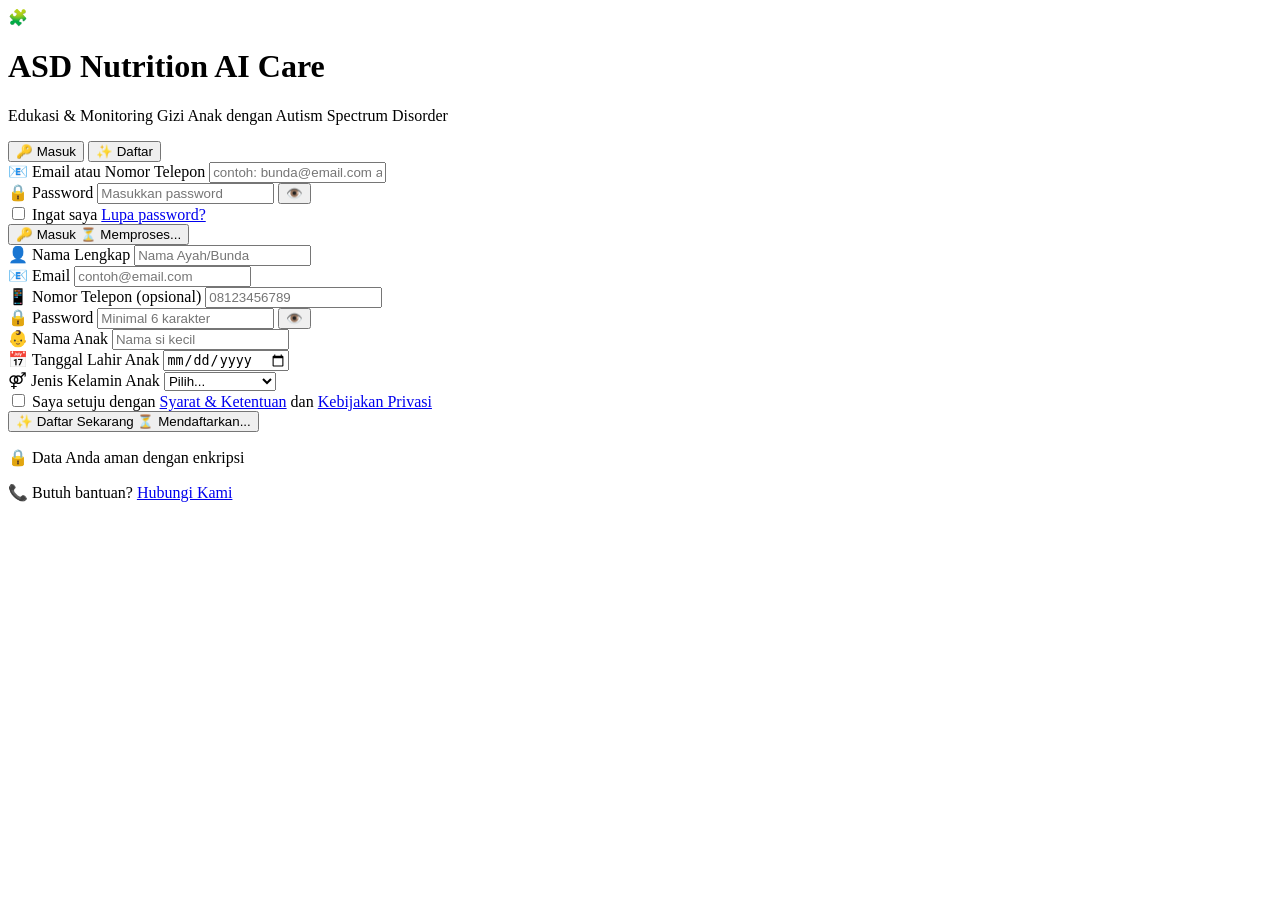
==== dashboard.html @ 7f582e12 "Add files via upload" ====
<!DOCTYPE html>
<html lang="id">
<head>
    <meta charset="UTF-8">
    <meta name="viewport" content="width=device-width, initial-scale=1.0">
    <title>Dashboard - ASD Nutrition AI Care</title>
    <style>
        :root{
            --green:#e8f7ec; --green-ic:#4caf50;
            --blue:#eaf2fb; --blue-ic:#3b82f6;
            --orange:#fdf3e3; --orange-ic:#f5a623;
            --purple:#f2edfb; --purple-ic:#8b5cf6;
            --pink:#fdeaf1; --pink-ic:#ec4899;
            --teal:#e6f7f5; --teal-ic:#14b8a6;
            --navy:#12224a;
            --text-dark:#1f2937;
            --text-gray:#6b7280;
            --radius:18px;
        }
        *{box-sizing:border-box; margin:0; padding:0;}
        body{
            font-family:'Segoe UI', Roboto, -apple-system, sans-serif;
            background:#eef1f5;
            display:flex; justify-content:center; padding:24px 0;
        }
        .phone{
            width:390px;
            background:#ffffff;
            border-radius:36px;
            overflow:hidden;
            box-shadow:0 20px 60px rgba(0,0,0,0.15);
            padding-bottom:90px;
            position:relative;
        }
        .topbar{
            display:flex; align-items:center; justify-content:space-between;
            padding:20px 22px 0 22px;
        }
        .icon-btn{
            width:40px; height:40px; border-radius:50%;
            display:flex; align-items:center; justify-content:center;
            background:#f3f4f6; position:relative; cursor:pointer;
            border:none; font-size:18px; color:inherit;
        }
        .icon-btn.bell::after{
            content:''; position:absolute; top:8px; right:9px;
            width:8px; height:8px; background:#ef4444; border-radius:50%;
            border:2px solid #fff;
        }
        .avatar{
            width:44px; height:44px; border-radius:50%;
            background:#d1d5db; overflow:hidden;
            display:flex; align-items:center; justify-content:center;
            font-size:20px; cursor:pointer;
        }
        .right-icons{display:flex; align-items:center; gap:12px;}

        .hero{
            padding:20px 22px 30px 22px;
            background:linear-gradient(135deg,#f7f9fc 0%, #eef2fb 100%);
            position:relative;
            overflow:hidden;
        }
        .logo-row{display:flex; align-items:center; gap:10px; margin-bottom:6px;}
        .logo-puzzle{
            width:56px; height:56px; border-radius:14px;
            background:conic-gradient(from 90deg, #4caf50, #f5a623, #3b82f6, #ec4899, #4caf50);
            display:flex; align-items:center; justify-content:center;
            font-size:26px;
        }
        .logo-text h1{
            font-size:30px; color:var(--navy); letter-spacing:1px; line-height:1;
        }
        .logo-text p{
            font-size:12px; color:var(--text-gray); font-weight:600; margin-top:2px;
        }
        .hero-sub{
            font-size:12.5px; color:var(--text-gray); margin:10px 0 18px 0; line-height:1.5; max-width:220px;
        }
        .greeting h2{
            font-size:20px; color:var(--navy); margin-bottom:4px;
        }
        .greeting p{
            font-size:12.5px; color:var(--text-gray); max-width:220px; line-height:1.5;
        }
        .hero-illustration{
            position:absolute; right:-10px; top:20px; width:170px; height:210px;
            display:flex; align-items:flex-end; justify-content:center;
            font-size:90px;
        }

        .summary-card{
            margin:-14px 16px 0 16px;
            background:#fff;
            border-radius:24px;
            box-shadow:0 8px 30px rgba(20,30,60,0.08);
            padding:22px 20px;
            position:relative;
            z-index:2;
        }
        .summary-head{
            display:flex; justify-content:space-between; align-items:center; margin-bottom:16px;
        }
        .summary-head h3{ font-size:17px; color:var(--navy); }
        .summary-head a{
            font-size:13px; color:#7c8698; text-decoration:none; display:flex; align-items:center; gap:2px;
        }
        .stat-grid{
            display:grid; grid-template-columns:1fr 1fr; gap:12px;
        }
        .stat{
            border-radius:16px; padding:16px 10px; text-align:center;
        }
        .stat .ic{
            width:38px; height:38px; border-radius:10px;
            display:flex; align-items:center; justify-content:center;
            margin:0 auto 10px auto; font-size:18px;
        }
        .stat .label{ font-size:11.5px; color:var(--text-gray); margin-bottom:4px;}
        .stat .value{ font-size:19px; font-weight:700; color:var(--text-dark); margin-bottom:4px;}
        .stat .tag{ font-size:11px; font-weight:700; }

        .stat.bb{background:var(--green);} .stat.bb .ic{background:#d3f0da; color:var(--green-ic);} .stat.bb .tag{color:var(--green-ic);}
        .stat.tb{background:var(--blue);} .stat.tb .ic{background:#d7e6fb; color:var(--blue-ic);} .stat.tb .tag{color:var(--blue-ic);}
        .stat.kp{background:var(--orange);} .stat.kp .ic{background:#fbe6c2; color:var(--orange-ic);} .stat.kp .tag{color:var(--orange-ic);}
        .stat.tp{background:var(--purple);} .stat.tp .ic{background:#e3d8fa; color:var(--purple-ic);}

        .tip-banner{
            margin-top:14px; background:#f6f1fd; border-radius:14px;
            padding:12px 14px; display:flex; align-items:center; gap:10px;
            font-size:12px; color:#4b3f78; font-weight:500;
        }

        .menu-title{ padding:22px 20px 12px 20px; font-size:17px; color:var(--navy); font-weight:700;}
        .menu-grid{
            display:grid; grid-template-columns:repeat(4, 1fr); gap:10px;
            padding:0 16px;
        }
        .menu-item{
            border-radius:16px; padding:16px 6px; text-align:center;
            display:flex; flex-direction:column; align-items:center; gap:10px;
            cursor:pointer; border:none; font-family:inherit;
            text-decoration:none; color:inherit;
        }
        .menu-item .ic{
            width:44px; height:44px; border-radius:12px;
            display:flex; align-items:center; justify-content:center; font-size:20px;
        }
        .menu-item span{ font-size:11px; font-weight:600; color:var(--text-dark); line-height:1.3;}

        .mi1{background:var(--green);} .mi1 .ic{background:#d3f0da; color:var(--green-ic);}
        .mi2{background:var(--blue);} .mi2 .ic{background:#d7e6fb; color:var(--blue-ic);}
        .mi3{background:var(--orange);} .mi3 .ic{background:#fbe6c2; color:var(--orange-ic);}
        .mi4{background:var(--pink);} .mi4 .ic{background:#fbd6e6; color:var(--pink-ic);}
        .mi5{background:var(--purple);} .mi5 .ic{background:#e3d8fa; color:var(--purple-ic);}
        .mi6{background:var(--teal);} .mi6 .ic{background:#c9efe9; color:var(--teal-ic);}
        .mi7{background:var(--blue);} .mi7 .ic{background:#d7e6fb; color:var(--blue-ic);}
        .mi8{background:var(--pink);} .mi8 .ic{background:#fbd6e6; color:var(--pink-ic);}

        .ai-banner{
            margin:22px 16px 0 16px;
            background:linear-gradient(135deg,#eaf2ff, #f4eefd);
            border-radius:20px; padding:18px;
            display:flex; align-items:center; gap:14px; cursor:pointer;
        }
        .ai-bot{
            width:56px; height:56px; border-radius:16px; background:#3b5bdb;
            display:flex; align-items:center; justify-content:center; font-size:26px; flex-shrink:0;
            color:#fff;
        }
        .ai-text h4{ font-size:14px; color:var(--navy); margin-bottom:4px;}
        .ai-text p{ font-size:11.5px; color:var(--text-gray); line-height:1.4; margin-bottom:10px;}
        .ai-btn{
            display:inline-flex; align-items:center; gap:4px;
            background:#fff; color:#3b5bdb; font-size:11.5px; font-weight:700;
            padding:8px 14px; border-radius:20px; border:none; cursor:pointer;
        }

        .bottomnav{
            position:absolute; bottom:0; left:0; right:0;
            background:#fff; border-top:1px solid #eef0f3;
            display:flex; justify-content:space-around; align-items:center;
            padding:10px 6px 18px 6px;
        }
        .nav-item{
            display:flex; flex-direction:column; align-items:center; gap:4px;
            font-size:10.5px; color:#9aa2b1; font-weight:600; cursor:pointer;
            border:none; background:none; text-decoration:none;
        }
        .nav-item.active{ color:#3b5bdb; }
        .nav-item .navic{ font-size:18px; }
        .nav-item.fab .navic{
            width:46px; height:46px; border-radius:50%;
            background:#3b5bdb; color:#fff; display:flex; align-items:center; justify-content:center;
            font-size:22px; margin-top:-26px; box-shadow:0 8px 16px rgba(59,91,219,0.4);
        }
    </style>
</head>
<body>

<div class="phone">

    <!-- TOP BAR -->
    <div class="topbar">
        <button class="icon-btn" onclick="logout()">🚪</button>
        <div class="right-icons">
            <div class="icon-btn bell">🔔</div>
            <div class="avatar" onclick="showProfile()">👤</div>
        </div>
    </div>

    <!-- HERO -->
    <div class="hero">
        <div class="logo-row">
            <div class="logo-puzzle">🧩</div>
            <div class="logo-text">
                <h1>ASD</h1>
                <p>Nutrition AI Care</p>
            </div>
        </div>
        <p class="hero-sub">Aplikasi Edukasi &amp; Monitoring Gizi Anak dengan Autism Spectrum Disorder</p>

        <div class="greeting">
            <h2 id="greetingText">Halo, Ayah/Bunda 👋</h2>
            <p id="greetingSubtext">Mari bersama dukung tumbuh kembang dan gizi optimal si kecil</p>
        </div>

        <div class="hero-illustration">👩‍🍳👦</div>
    </div>

    <!-- SUMMARY CARD -->
    <div class="summary-card">
        <div class="summary-head">
            <h3>Ringkasan Hari Ini</h3>
            <a href="history.html">Lihat Semua ›</a>
        </div>

        <div class="stat-grid">
            <div class="stat bb">
                <div class="ic">⚖️</div>
                <div class="label">Berat Badan</div>
                <div class="value" id="bbDisplay">-- kg</div>
                <div class="tag" id="bbStatus">-</div>
            </div>
            <div class="stat tb">
                <div class="ic">📏</div>
                <div class="label">Tinggi Badan</div>
                <div class="value" id="tbDisplay">-- cm</div>
                <div class="tag" id="tbStatus">-</div>
            </div>
            <div class="stat kp">
                <div class="ic">🍊</div>
                <div class="label">Keragaman Pangan</div>
                <div class="value" id="iddsDisplay">-/9</div>
                <div class="tag" id="iddsStatus">-</div>
            </div>
            <div class="stat tp">
                <div class="ic">📈</div>
                <div class="label">Trend Pertumbuhan</div>
                <div style="height:30px; display:flex; align-items:flex-end; justify-content:center; margin-top:4px;">
                    <svg width="70" height="26" viewBox="0 0 70 26">
                        <polyline points="0,22 15,16 30,18 45,10 60,4" fill="none" stroke="#8b5cf6" stroke-width="2.5" stroke-linecap="round" stroke-linejoin="round"/>
                        <circle cx="60" cy="4" r="3" fill="#8b5cf6"/>
                    </svg>
                </div>
            </div>
        </div>

        <div class="tip-banner" id="aiTip">
            ✨ Selamat datang! Mulai monitoring gizi si kecil ya 💜
        </div>
    </div>

    <!-- MENU GRID -->
    <div class="menu-title">Menu Utama</div>
    <div class="menu-grid">
        <a href="edukasi.html" class="menu-item mi1"><div class="ic">📖</div><span>Edukasi Gizi</span></a>
        <a href="monitoring.html" class="menu-item mi2"><div class="ic">📋</div><span>Monitoring Harian</span></a>
        <a href="monitoring.html" class="menu-item mi3"><div class="ic">🍽️</div><span>Keragaman Pangan</span></a>
        <a href="history.html" class="menu-item mi4"><div class="ic">⚖️</div><span>Pertumbuhan Anak</span></a>
        <a href="resep.html" class="menu-item mi5"><div class="ic">👨‍🍳</div><span>Resep Sehat</span></a>
        <a href="konsultasi.html" class="menu-item mi6"><div class="ic">💬</div><span>Konsultasi</span></a>
        <button class="menu-item mi7" onclick="getAIRecommendation()"><div class="ic">🤖</div><span>Rekomendasi AI</span></button>
        <a href="komunitas.html" class="menu-item mi8"><div class="ic">👥</div><span>Komunitas Orang Tua</span></a>
    </div>

    <!-- AI BANNER -->
    <div class="ai-banner" onclick="getAIRecommendation()">
        <div class="ai-bot">🤖</div>
        <div class="ai-text">
            <h4>Rekomendasi AI untuk Si Kecil ✨</h4>
            <p id="aiPreview">Berdasarkan data hari ini, si kecil membutuhkan peningkatan variasi sayur dan sumber protein.</p>
            <button class="ai-btn">Lihat Rekomendasi ›</button>
        </div>
    </div>

    <!-- BOTTOM NAV -->
    <div class="bottomnav">
        <a href="dashboard.html" class="nav-item active"><div class="navic">🏠</div>Beranda</a>
        <a href="history.html" class="nav-item"><div class="navic">📊</div>Riwayat</a>
        <a href="monitoring.html" class="nav-item fab"><div class="navic">+</div></a>
        <a href="konsultasi.html" class="nav-item"><div class="navic">💬</div>Pesan</a>
        <a href="komunitas.html" class="nav-item"><div class="navic">👥</div>Komunitas</a>
    </div>

</div>

<script>
    const session = JSON.parse(localStorage.getItem('asd_nutrition_session') || '{}');
    if (!session.userId) { window.location.href = 'index.html'; }

    const API_URL = 'https://script.google.com/macros/s/AKfycbyBuXLReHkOVPHsONIhTI-LdXYp3rP0VInueTBW4-OGQe4g_kYvtAD1CAvgO3CZbyuj/exec';

    function updateGreeting() {
        const namaOrtu = session.nama ? session.nama.split(' ')[0] : 'Ayah/Bunda';
        const namaAnak = session.nama_anak || 'si kecil';
        document.getElementById('greetingText').textContent = `Halo, ${namaOrtu} 👋`;
        document.getElementById('greetingSubtext').textContent = `Mari bersama dukung tumbuh kembang dan gizi optimal ${namaAnak}`;
    }

    function logout() {
        localStorage.removeItem('asd_nutrition_session');
        window.location.href = 'index.html';
    }

    function showProfile() {
        const info = '👤 PROFIL\n\n' +
            'Nama: ' + (session.nama || '-') + '\n' +
            'Email: ' + (session.email || '-') + '\n' +
            'No. HP: ' + (session.phone || '-') + '\n' +
            'Nama Anak: ' + (session.nama_anak || '-') + '\n' +
            'Tgl Lahir: ' + (session.tgl_lahir_anak || '-') + '\n' +
            'JK: ' + (session.jk_anak || '-') + '\n\n' +
            'Klik OK untuk logout';
        if (confirm(info)) { logout(); }
    }

    function getAIRecommendation() {
        const bb = document.getElementById('bbDisplay').textContent.replace(' kg', '');
        const idds = document.getElementById('iddsDisplay').textContent.replace('/9', '');
        if (bb === '--') {
            alert('📝 Belum ada data monitoring.\n\nSilakan input data dulu dengan klik "Monitoring Harian" atau tombol "+".');
            return;
        }
        let rek = '🤖 REKOMENDASI AI\n\n📊 Data: BB=' + bb + 'kg, IDDS=' + idds + '/9\n\n';
        if (parseInt(idds) < 4) rek += '🔴 Tingkatkan keragaman pangan\n• 1 makanan baru per minggu\n• Gunakan food chaining\n';
        else if (parseInt(idds) < 6) rek += '🟡 Optimalkan gizi\n• Tambah sayuran\n• Variasikan protein\n';
        else rek += '🟢 Pertahankan!\n• Eksplorasi makanan baru\n';
        rek += '\n💡 Tips Sensori:\n• Renyah? Nugget sayur\n• Lembut? Sup krim\n• Gunakan piring bersekat\n';
        alert(rek);
    }

    function loadDashboardData() {
        const localData = JSON.parse(localStorage.getItem('monitoring_local') || '[]');
        const dashboardData = JSON.parse(localStorage.getItem('dashboard_data') || 'null');
        let latestData = null;
        if (localData.length > 0) latestData = localData[localData.length - 1];
        else if (dashboardData) latestData = dashboardData;
        if (latestData) updateDisplay(latestData);
        loadFromServer();
    }

    function updateDisplay(data) {
        document.getElementById('bbDisplay').textContent = (data.berat_badan || '--') + ' kg';
        document.getElementById('tbDisplay').textContent = (data.tinggi_badan || '--') + ' cm';
        document.getElementById('iddsDisplay').textContent = (data.skor_idds || '-') + '/9';
        const idds = parseInt(data.skor_idds) || 0;
        const ids = document.getElementById('iddsStatus');
        if (idds >= 6) { ids.textContent = 'Baik'; ids.style.color = '#4caf50'; }
        else if (idds >= 4) { ids.textContent = 'Sedang'; ids.style.color = '#f59e0b'; }
        else if (idds > 0) { ids.textContent = 'Rendah'; ids.style.color = '#ef4444'; }
        document.getElementById('bbStatus').textContent = 'Tercatat';
        document.getElementById('tbStatus').textContent = 'Tercatat';
        const tip = document.getElementById('aiTip');
        if (idds >= 6) tip.textContent = '🌟 Keragaman pangan si kecil sudah baik! Pertahankan ya.';
        else if (idds >= 4) tip.textContent = '💡 Tingkatkan variasi sayur dan protein untuk hasil optimal.';
        else if (idds > 0) tip.textContent = '🎯 Yuk coba perkenalkan 1 makanan baru minggu ini!';
    }

    async function loadFromServer() {
        try {
            const url = API_URL + '?action=getHistory&userId=' + session.userId;
            const response = await fetch(url);
            const result = await response.json();
            if (result.success && result.data && result.data.length > 1) {
                const latest = result.data[result.data.length - 1];
                updateDisplay({ berat_badan: latest[3], tinggi_badan: latest[4], hb: latest[5], skor_idds: latest[6] });
                localStorage.setItem('dashboard_data', JSON.stringify({berat_badan: latest[3], tinggi_badan: latest[4], hb: latest[5], skor_idds: latest[6], timestamp: new Date().toISOString()}));
            }
        } catch (error) {}
    }

    updateGreeting();
    loadDashboardData();
</script>

</body>
</html>
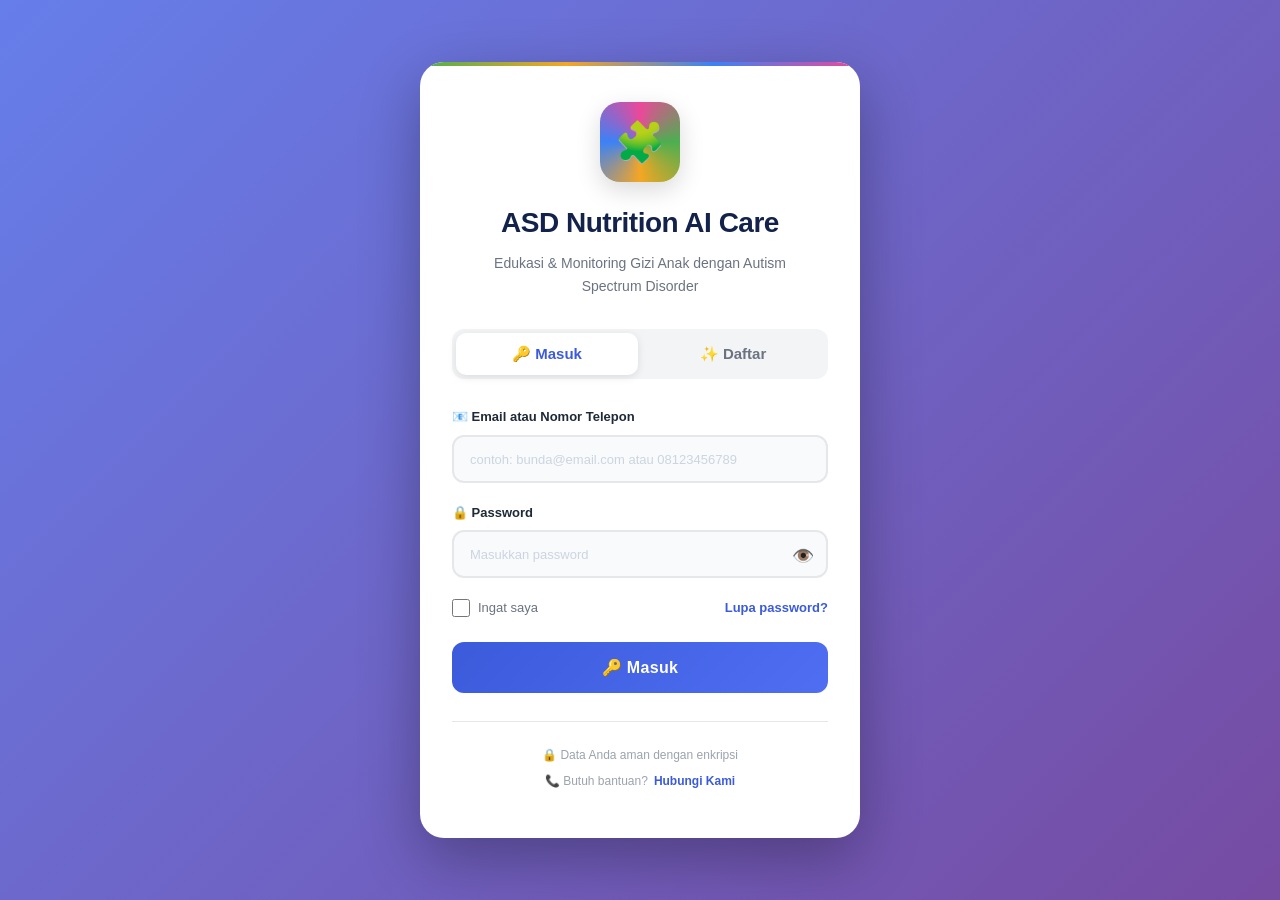
==== commit 71e46e9d: "Update dashboard.html" ====
--- a/dashboard.html
+++ b/dashboard.html
@@ -231,7 +231,7 @@
     <!-- SUMMARY CARD -->
     <div class="summary-card">
         <div class="summary-head">
-            <h3>Ringkasan Hari Ini</h3>
+            <h3>Ringkasan Terakhir</h3>
             <a href="history.html">Lihat Semua ›</a>
         </div>
 
@@ -276,12 +276,12 @@
     <div class="menu-grid">
         <a href="edukasi.html" class="menu-item mi1"><div class="ic">📖</div><span>Edukasi Gizi</span></a>
         <a href="monitoring.html" class="menu-item mi2"><div class="ic">📋</div><span>Monitoring Harian</span></a>
-        <a href="monitoring.html" class="menu-item mi3"><div class="ic">🍽️</div><span>Keragaman Pangan</span></a>
+        <a href="keragaman.html" class="menu-item mi3"><div class="ic">🍽️</div><span>Keragaman Pangan</span></a>
         <a href="history.html" class="menu-item mi4"><div class="ic">⚖️</div><span>Pertumbuhan Anak</span></a>
         <a href="resep.html" class="menu-item mi5"><div class="ic">👨‍🍳</div><span>Resep Sehat</span></a>
         <a href="konsultasi.html" class="menu-item mi6"><div class="ic">💬</div><span>Konsultasi</span></a>
         <button class="menu-item mi7" onclick="getAIRecommendation()"><div class="ic">🤖</div><span>Rekomendasi AI</span></button>
-        <a href="komunitas.html" class="menu-item mi8"><div class="ic">👥</div><span>Komunitas Orang Tua</span></a>
+        <a href="komunitas.html" class="menu-item mi8"><div class="ic">👥</div><span>Komunitas</span></a>
     </div>
 
     <!-- AI BANNER -->
@@ -289,7 +289,7 @@
         <div class="ai-bot">🤖</div>
         <div class="ai-text">
             <h4>Rekomendasi AI untuk Si Kecil ✨</h4>
-            <p id="aiPreview">Berdasarkan data hari ini, si kecil membutuhkan peningkatan variasi sayur dan sumber protein.</p>
+            <p id="aiPreview">Klik untuk mendapatkan rekomendasi personal</p>
             <button class="ai-btn">Lihat Rekomendasi ›</button>
         </div>
     </div>
@@ -309,8 +309,11 @@
     const session = JSON.parse(localStorage.getItem('asd_nutrition_session') || '{}');
     if (!session.userId) { window.location.href = 'index.html'; }
 
-    const API_URL = 'https://script.google.com/macros/s/AKfycbyBuXLReHkOVPHsONIhTI-LdXYp3rP0VInueTBW4-OGQe4g_kYvtAD1CAvgO3CZbyuj/exec';
-
+    const API_URL = 'https://script.google.com/macros/s/AKfycbwnzngmAC5ymBJ0WHMHV6P_X29zuNqWDWPqN5Bxt3PFdAC3GEZYyXASx0bXk7wGTSmW/exec';
+
+    // ============================================
+    // UPDATE GREETING
+    // ============================================
     function updateGreeting() {
         const namaOrtu = session.nama ? session.nama.split(' ')[0] : 'Ayah/Bunda';
         const namaAnak = session.nama_anak || 'si kecil';
@@ -327,72 +330,135 @@
         const info = '👤 PROFIL\n\n' +
             'Nama: ' + (session.nama || '-') + '\n' +
             'Email: ' + (session.email || '-') + '\n' +
-            'No. HP: ' + (session.phone || '-') + '\n' +
-            'Nama Anak: ' + (session.nama_anak || '-') + '\n' +
-            'Tgl Lahir: ' + (session.tgl_lahir_anak || '-') + '\n' +
-            'JK: ' + (session.jk_anak || '-') + '\n\n' +
+            'Anak: ' + (session.nama_anak || '-') + '\n\n' +
             'Klik OK untuk logout';
         if (confirm(info)) { logout(); }
     }
 
+    // ============================================
+    // UPDATE DISPLAY (DENGAN VALIDASI)
+    // ============================================
+    function updateDisplay(data) {
+        // BB
+        if (data.berat_badan && data.berat_badan > 0) {
+            document.getElementById('bbDisplay').textContent = data.berat_badan + ' kg';
+            document.getElementById('bbStatus').textContent = 'Tercatat';
+            document.getElementById('bbStatus').style.color = '#3b82f6';
+        } else {
+            document.getElementById('bbDisplay').textContent = '-- kg';
+            document.getElementById('bbStatus').textContent = '-';
+        }
+        
+        // TB
+        if (data.tinggi_badan && data.tinggi_badan > 0) {
+            document.getElementById('tbDisplay').textContent = data.tinggi_badan + ' cm';
+            document.getElementById('tbStatus').textContent = 'Tercatat';
+            document.getElementById('tbStatus').style.color = '#3b82f6';
+        } else {
+            document.getElementById('tbDisplay').textContent = '-- cm';
+            document.getElementById('tbStatus').textContent = '-';
+        }
+        
+        // IDDS
+        const idds = parseInt(data.skor_idds) || 0;
+        if (idds > 0) {
+            document.getElementById('iddsDisplay').textContent = idds + '/9';
+            const ids = document.getElementById('iddsStatus');
+            if (idds >= 6) { ids.textContent = 'Baik'; ids.style.color = '#4caf50'; }
+            else if (idds >= 4) { ids.textContent = 'Sedang'; ids.style.color = '#f59e0b'; }
+            else { ids.textContent = 'Rendah'; ids.style.color = '#ef4444'; }
+        } else {
+            document.getElementById('iddsDisplay').textContent = '-/9';
+            document.getElementById('iddsStatus').textContent = '-';
+        }
+    }
+
+    // ============================================
+    // LOAD DARI SERVER
+    // ============================================
+    async function loadDashboardData() {
+        try {
+            const url = API_URL + '?action=getHistory&userId=' + session.userId;
+            console.log('📤 Mengambil data...');
+            
+            const response = await fetch(url);
+            const result = await response.json();
+            
+            console.log('📥 Response:', result);
+            
+            if (result.success && result.bestData) {
+                const best = result.bestData;
+                console.log('✅ bestData:', best);
+                
+                updateDisplay({
+                    berat_badan: parseFloat(best.berat_badan) || 0,
+                    tinggi_badan: parseFloat(best.tinggi_badan) || 0,
+                    hb: parseFloat(best.hb) || 0,
+                    skor_idds: parseInt(best.skor_idds) || 0
+                });
+                
+                localStorage.setItem('dashboard_data', JSON.stringify({
+                    ...best,
+                    timestamp: new Date().toISOString()
+                }));
+            } else if (result.data && result.data.length > 1) {
+                const latest = result.data[result.data.length - 1];
+                updateDisplay({
+                    berat_badan: parseFloat(latest[3]) || 0,
+                    tinggi_badan: parseFloat(latest[4]) || 0,
+                    hb: parseFloat(latest[5]) || 0,
+                    skor_idds: parseInt(latest[6]) || 0
+                });
+            } else {
+                console.log('📝 Belum ada data');
+            }
+        } catch (error) {
+            console.error('❌ Error:', error);
+        }
+    }
+
+    // ============================================
+    // REKOMENDASI AI
+    // ============================================
     function getAIRecommendation() {
         const bb = document.getElementById('bbDisplay').textContent.replace(' kg', '');
+        const tb = document.getElementById('tbDisplay').textContent.replace(' cm', '');
         const idds = document.getElementById('iddsDisplay').textContent.replace('/9', '');
-        if (bb === '--') {
-            alert('📝 Belum ada data monitoring.\n\nSilakan input data dulu dengan klik "Monitoring Harian" atau tombol "+".');
-            return;
-        }
-        let rek = '🤖 REKOMENDASI AI\n\n📊 Data: BB=' + bb + 'kg, IDDS=' + idds + '/9\n\n';
-        if (parseInt(idds) < 4) rek += '🔴 Tingkatkan keragaman pangan\n• 1 makanan baru per minggu\n• Gunakan food chaining\n';
-        else if (parseInt(idds) < 6) rek += '🟡 Optimalkan gizi\n• Tambah sayuran\n• Variasikan protein\n';
-        else rek += '🟢 Pertahankan!\n• Eksplorasi makanan baru\n';
-        rek += '\n💡 Tips Sensori:\n• Renyah? Nugget sayur\n• Lembut? Sup krim\n• Gunakan piring bersekat\n';
+        
+        let rek = '🤖 REKOMENDASI AI\n\n';
+        rek += '📊 Data Terakhir:\n';
+        rek += '• BB: ' + (bb !== '--' ? bb + ' kg' : 'Belum diisi') + '\n';
+        rek += '• TB: ' + (tb !== '--' ? tb + ' cm' : 'Belum diisi') + '\n';
+        rek += '• Keragaman: ' + (idds !== '-' ? idds + '/9' : 'Belum diisi') + '\n\n';
+        
+        if (idds !== '-' && parseInt(idds) < 4) {
+            rek += '🔴 PRIORITAS: Tingkatkan keragaman pangan\n';
+            rek += '• Coba 1 makanan baru hari ini\n';
+            rek += '• Pilih dari: brokoli, pisang, tahu, wortel\n';
+        } else if (idds !== '-' && parseInt(idds) < 6) {
+            rek += '🟡 SARAN: Optimalkan gizi\n';
+            rek += '• Tambah sayur & protein\n';
+        } else if (idds !== '-') {
+            rek += '🟢 BAGUS! Pertahankan!\n';
+        } else {
+            rek += '📝 Yuk input keragaman pangan hari ini!\n';
+        }
+        
+        rek += '\n💡 TIPS SENSORI:\n';
+        rek += '• Sajikan porsi kecil terpisah\n';
+        rek += '• Sesuaikan tekstur favorit anak\n';
+        rek += '• Beri pujian setiap selesai makan\n';
+        
         alert(rek);
     }
 
-    function loadDashboardData() {
-        const localData = JSON.parse(localStorage.getItem('monitoring_local') || '[]');
-        const dashboardData = JSON.parse(localStorage.getItem('dashboard_data') || 'null');
-        let latestData = null;
-        if (localData.length > 0) latestData = localData[localData.length - 1];
-        else if (dashboardData) latestData = dashboardData;
-        if (latestData) updateDisplay(latestData);
-        loadFromServer();
-    }
-
-    function updateDisplay(data) {
-        document.getElementById('bbDisplay').textContent = (data.berat_badan || '--') + ' kg';
-        document.getElementById('tbDisplay').textContent = (data.tinggi_badan || '--') + ' cm';
-        document.getElementById('iddsDisplay').textContent = (data.skor_idds || '-') + '/9';
-        const idds = parseInt(data.skor_idds) || 0;
-        const ids = document.getElementById('iddsStatus');
-        if (idds >= 6) { ids.textContent = 'Baik'; ids.style.color = '#4caf50'; }
-        else if (idds >= 4) { ids.textContent = 'Sedang'; ids.style.color = '#f59e0b'; }
-        else if (idds > 0) { ids.textContent = 'Rendah'; ids.style.color = '#ef4444'; }
-        document.getElementById('bbStatus').textContent = 'Tercatat';
-        document.getElementById('tbStatus').textContent = 'Tercatat';
-        const tip = document.getElementById('aiTip');
-        if (idds >= 6) tip.textContent = '🌟 Keragaman pangan si kecil sudah baik! Pertahankan ya.';
-        else if (idds >= 4) tip.textContent = '💡 Tingkatkan variasi sayur dan protein untuk hasil optimal.';
-        else if (idds > 0) tip.textContent = '🎯 Yuk coba perkenalkan 1 makanan baru minggu ini!';
-    }
-
-    async function loadFromServer() {
-        try {
-            const url = API_URL + '?action=getHistory&userId=' + session.userId;
-            const response = await fetch(url);
-            const result = await response.json();
-            if (result.success && result.data && result.data.length > 1) {
-                const latest = result.data[result.data.length - 1];
-                updateDisplay({ berat_badan: latest[3], tinggi_badan: latest[4], hb: latest[5], skor_idds: latest[6] });
-                localStorage.setItem('dashboard_data', JSON.stringify({berat_badan: latest[3], tinggi_badan: latest[4], hb: latest[5], skor_idds: latest[6], timestamp: new Date().toISOString()}));
-            }
-        } catch (error) {}
-    }
-
+    // ============================================
+    // INIT
+    // ============================================
     updateGreeting();
     loadDashboardData();
+    console.log('✅ Dashboard siap!');
 </script>
 
 </body>
-</html>+</html>
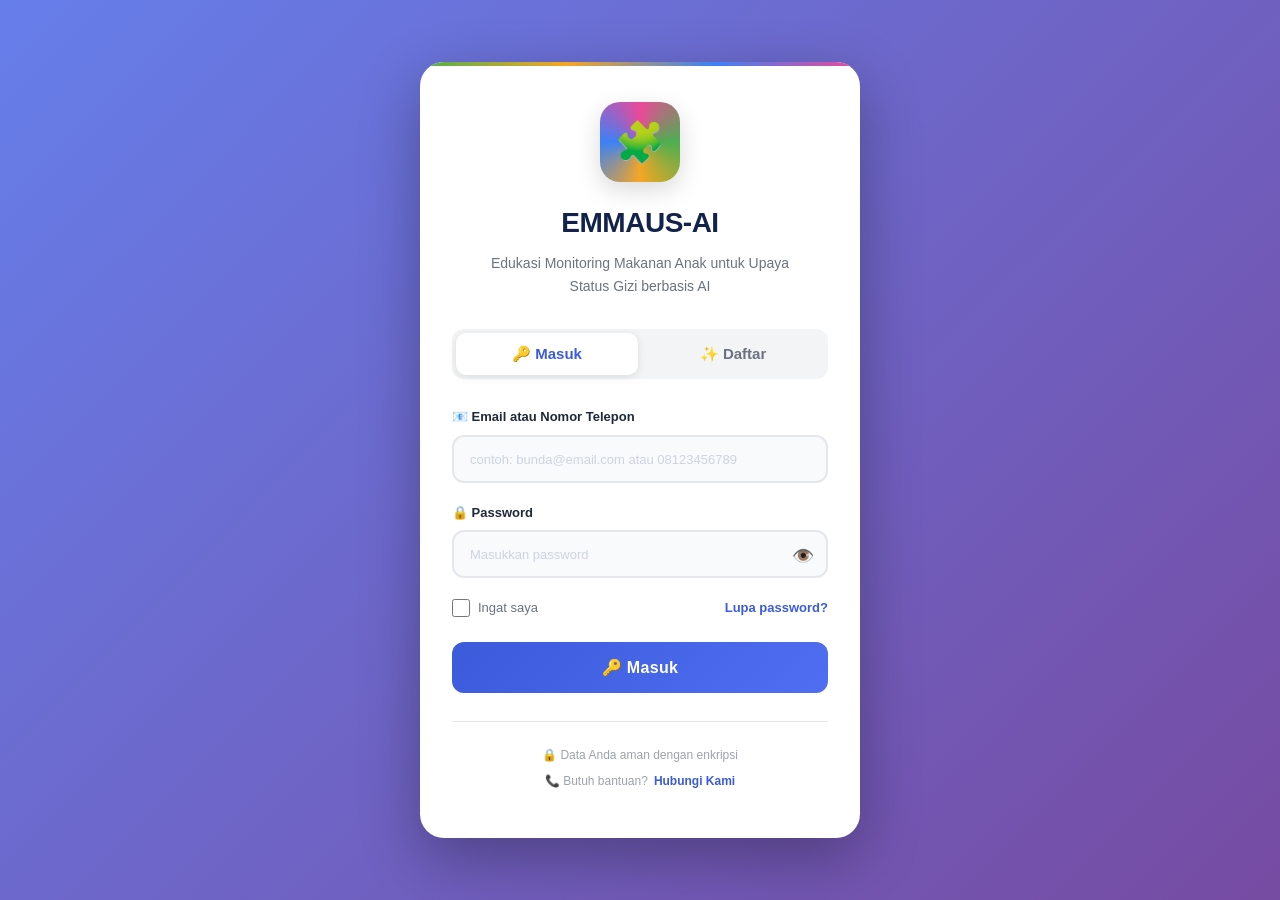
==== commit 28964d80: "Add files via upload" ====
--- a/dashboard.html
+++ b/dashboard.html
@@ -3,7 +3,7 @@
 <head>
     <meta charset="UTF-8">
     <meta name="viewport" content="width=device-width, initial-scale=1.0">
-    <title>Dashboard - ASD Nutrition AI Care</title>
+    <title>Dashboard - EMMAUS-AI</title>
     <style>
         :root{
             --green:#e8f7ec; --green-ic:#4caf50;
@@ -214,11 +214,11 @@
         <div class="logo-row">
             <div class="logo-puzzle">🧩</div>
             <div class="logo-text">
-                <h1>ASD</h1>
-                <p>Nutrition AI Care</p>
+                <h1>EMMAUS</h1>
+                <p>AI Nutrition Care</p>
             </div>
         </div>
-        <p class="hero-sub">Aplikasi Edukasi &amp; Monitoring Gizi Anak dengan Autism Spectrum Disorder</p>
+            <p class="hero-sub">Edukasi Monitoring Makanan Anak untuk Upaya Status Gizi berbasis AI</p>
 
         <div class="greeting">
             <h2 id="greetingText">Halo, Ayah/Bunda 👋</h2>
@@ -461,4 +461,4 @@
 </script>
 
 </body>
-</html>
+</html>
